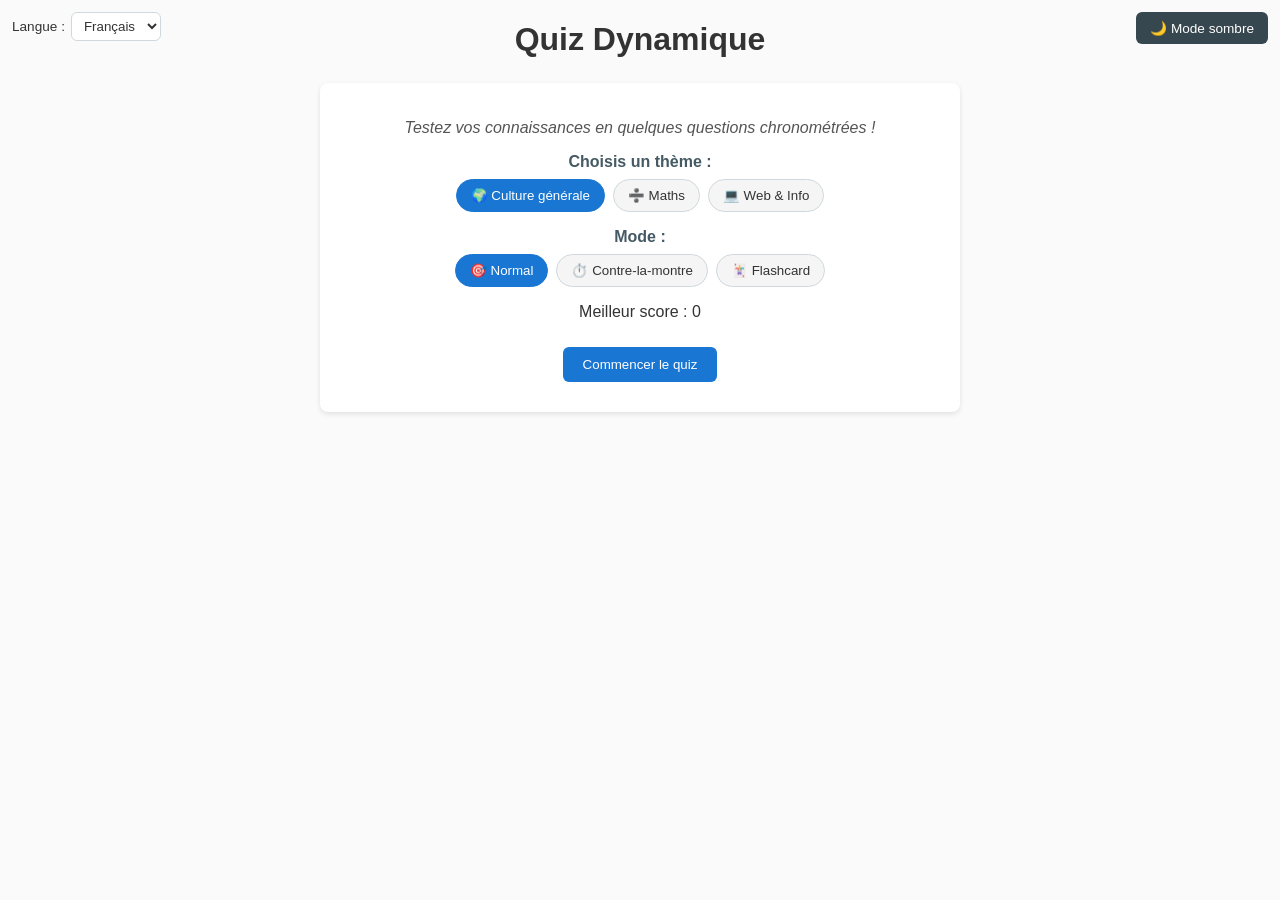
==== pages/index.html @ 4bf97237 ":sparkles: feat(modes): modes de jeu contre-la-montre et flashcard - selecteur de mode sur l'accueil" ====
<!DOCTYPE html>
<html lang="fr">
  <head>
    <meta charset="UTF-8" />
    <title>Quiz Dynamique</title>
    <link rel="stylesheet" href="../assets/css/base.css" />
    <link rel="stylesheet" href="../assets/css/layout.css" />
    <link rel="stylesheet" href="../assets/css/quiz.css" />
    <link rel="stylesheet" href="../assets/css/components.css" />
    <link rel="stylesheet" href="../assets/css/dark-mode.css" />
  </head>
  <body>
    <div id="lang-switcher">
      <label for="lang-select" data-i18n="langLabel">Langue :</label>
      <select id="lang-select">
        <option value="fr">Français</option>
        <option value="en">English</option>
      </select>
    </div>
    <button id="theme-toggle" aria-pressed="false">🌙 Mode sombre</button>
    <h1>Quiz Dynamique</h1>

    <div id="intro-screen">
      <p class="notice" data-i18n="notice">
        Testez vos connaissances en quelques questions chronométrées !
      </p>
      <p class="field-label" data-i18n="chooseTheme">Choisis un thème :</p>
      <div id="theme-picker" role="group" aria-label="Choix du thème"></div>
      <p class="field-label" data-i18n="chooseMode">Mode :</p>
      <div id="mode-picker" role="group" aria-label="Choix du mode"></div>
      <p>
        <span data-i18n="bestScore">Meilleur score :</span>
        <span id="best-score-value">0</span>
      </p>
      <button id="start-btn" data-i18n="start">Commencer le quiz</button>
    </div>

    <div id="question-screen" style="display: none">
      <div id="progress">
        <span data-i18n="question">Question</span>
        <span id="current-question-index"></span> /
        <span id="total-questions"></span>
        <span id="difficulty-badge" aria-live="polite"></span>
      </div>
      <p id="question-text"></p>
      <div id="answers"></div>
      <button id="hint-btn" class="hidden" data-i18n="hint">💡 Indice</button>
      <p id="hint-text" class="hidden" aria-live="polite"></p>
      <div id="timer-div">
        <span data-i18n="timeLeft">Temps restant :</span>
        <span id="time-left">0</span>s
      </div>
      <button id="next-btn" class="hidden" data-i18n="next">Question suivante</button>
    </div>

    <div id="result-screen" style="display: none">
      <h2 data-i18n="finalResult">Résultat final</h2>
      <p id="score-text"></p>
      <p id="result-best-line">
        <span data-i18n="bestScore">Meilleur score :</span>
        <span id="best-score-end">0</span>
      </p>
      <button id="restart-btn" data-i18n="restart">Recommencer</button>
    </div>

    <script type="module" src="../assets/js/quiz.js"></script>
  </body>
</html>
---- assets/css/base.css ----
/* base.css
   Styles globaux : typographie, boutons génériques, utilitaires. */

body {
  font-family: "Segoe UI", Arial, sans-serif;
  margin: 20px;
  text-align: center;
  background: #fafafa;
  color: #333;
}

h1 {
  margin-bottom: 25px;
}

.notice {
  font-style: italic;
  margin-bottom: 15px;
  color: #555;
}

button {
  margin: 10px auto;
  padding: 10px 20px;
  cursor: pointer;
  background-color: #1976d2;
  color: #fff;
  border: none;
  border-radius: 6px;
  transition: background-color 0.3s;
}

button:hover {
  background-color: #1565c0;
}

.hidden {
  display: none;
}
---- assets/css/layout.css ----
/* layout.css
   Mise en page : conteneurs des trois écrans (intro / question / résultat). */

#intro-screen,
#question-screen,
#result-screen {
  max-width: 600px;
  margin: 0 auto 20px;
  background: #fff;
  padding: 20px;
  border-radius: 8px;
  box-shadow: 0 2px 5px rgba(0, 0, 0, 0.1);
}
---- assets/css/quiz.css ----
/* quiz.css
   Éléments de jeu : progression, difficulté, réponses, feedback,
   timer et écran de résultat. */

#progress {
  font-weight: bold;
  margin-bottom: 10px;
  color: #455a64;
}

#difficulty-badge {
  display: inline-block;
  margin-left: 8px;
  padding: 2px 10px;
  border-radius: 20px;
  background: #eceff1;
  font-size: 0.85em;
}

#answers button {
  display: block;
  width: 60%;
  margin: 8px auto;
  background-color: #f5f5f5;
  color: #333;
  border-radius: 4px;
  transition: background-color 0.3s;
}

#answers button:hover {
  background-color: #e0e0e0;
}

.correct {
  background-color: #c8e6c9 !important; /* vert clair */
}

.wrong {
  background-color: #ffcdd2 !important; /* rouge clair */
}

#timer-div {
  margin-top: 10px;
  font-weight: bold;
  color: #d32f2f; /* rouge foncé */
}

#result-screen h2 {
  margin-bottom: 20px;
  color: #2e7d32; /* vert foncé */
}

#score-text {
  font-size: 1.2em;
  margin-bottom: 10px;
}
---- assets/css/components.css ----
/* components.css
   Composants du Sprint 2 : sélecteur de thème (multi-thème) et
   indice par question. */

.field-label {
  font-weight: bold;
  margin-bottom: 8px;
  color: #455a64;
}

/* --- Sélecteur de langue (changement de langue) --- */
#lang-switcher {
  position: fixed;
  top: 12px;
  left: 12px;
  display: flex;
  align-items: center;
  gap: 6px;
  font-size: 0.85em;
}

#lang-switcher select {
  padding: 5px 8px;
  border-radius: 6px;
  border: 1px solid #cfd8dc;
  background: #fff;
  color: #333;
  cursor: pointer;
}

/* --- Sélecteurs de thème et de mode (boutons "pilule") --- */
#theme-picker,
#mode-picker {
  display: flex;
  flex-wrap: wrap;
  gap: 8px;
  justify-content: center;
  margin-bottom: 15px;
}

#theme-picker button,
#mode-picker button {
  margin: 0;
  padding: 8px 14px;
  border-radius: 20px;
  background-color: #f5f5f5;
  color: #333;
  border: 1px solid #cfd8dc;
}

#theme-picker button:hover,
#mode-picker button:hover {
  background-color: #e0e0e0;
}

#theme-picker button.selected,
#mode-picker button.selected {
  background-color: #1976d2;
  color: #fff;
  border-color: #1976d2;
}

/* --- Bouton et boîte d'indice (indice par question) --- */
#hint-btn {
  background-color: #fff8e1;
  color: #8d6e00;
  border: 1px solid #ffe082;
  padding: 6px 14px;
  font-size: 0.9em;
}

#hint-btn:hover {
  background-color: #ffecb3;
}

#hint-btn:disabled {
  opacity: 0.6;
  cursor: default;
}

#hint-text {
  max-width: 80%;
  margin: 6px auto 0;
  padding: 8px 12px;
  background: #fff8e1;
  border-left: 4px solid #ffca28;
  border-radius: 4px;
  color: #5d4037;
  font-style: italic;
}
---- assets/css/dark-mode.css ----
/* dark-mode.css
   Mode sombre (Sprint 2) : bouton de bascule + surcharges du thème.
   À charger EN DERNIER pour que les surcharges l'emportent. */

#theme-toggle {
  position: fixed;
  top: 12px;
  right: 12px;
  margin: 0;
  padding: 8px 14px;
  font-size: 0.85em;
  background-color: #37474f;
}

#theme-toggle:hover {
  background-color: #263238;
}

body.dark-mode {
  background: #121212;
  color: #e0e0e0;
}

body.dark-mode .notice,
body.dark-mode .field-label,
body.dark-mode #progress {
  color: #b0bec5;
}

body.dark-mode #intro-screen,
body.dark-mode #question-screen,
body.dark-mode #result-screen {
  background: #1e1e1e;
  box-shadow: 0 2px 8px rgba(0, 0, 0, 0.6);
}

body.dark-mode #answers button,
body.dark-mode #theme-picker button,
body.dark-mode #mode-picker button {
  background-color: #2c2c2c;
  color: #e0e0e0;
  border-color: #444;
}

body.dark-mode #answers button:hover,
body.dark-mode #theme-picker button:hover,
body.dark-mode #mode-picker button:hover {
  background-color: #383838;
}

body.dark-mode #theme-picker button.selected,
body.dark-mode #mode-picker button.selected {
  background-color: #1976d2;
  color: #fff;
  border-color: #1976d2;
}

/* Le feedback reste lisible : texte foncé sur pastilles claires */
body.dark-mode .correct {
  color: #052e16;
}
body.dark-mode .wrong {
  color: #450a0a;
}

body.dark-mode #difficulty-badge {
  background: #2c2c2c;
  color: #e0e0e0;
}

body.dark-mode #hint-btn {
  background-color: #4a3f1e;
  color: #ffe082;
  border-color: #6d5b1f;
}

body.dark-mode #hint-text {
  background: #4a3f1e;
  color: #ffe9b0;
  border-left-color: #ffca28;
}

body.dark-mode #result-screen h2 {
  color: #81c784;
}

body.dark-mode #lang-switcher select {
  background: #2c2c2c;
  color: #e0e0e0;
  border-color: #444;
}
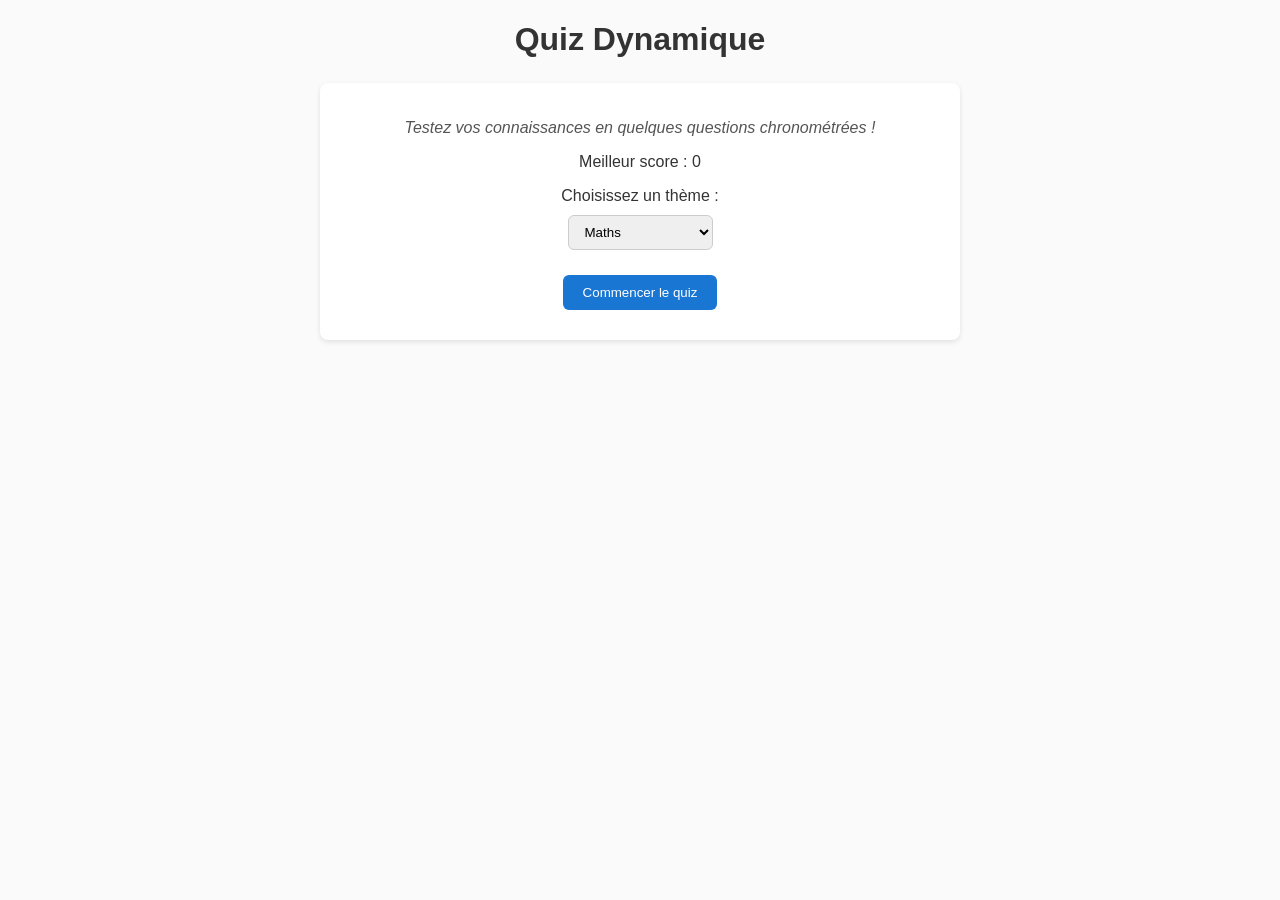
==== commit 52bb7766: "feat: theme" ====
--- a/pages/index.html
+++ b/pages/index.html
@@ -3,64 +3,62 @@
   <head>
     <meta charset="UTF-8" />
     <title>Quiz Dynamique</title>
-    <link rel="stylesheet" href="../assets/css/base.css" />
-    <link rel="stylesheet" href="../assets/css/layout.css" />
-    <link rel="stylesheet" href="../assets/css/quiz.css" />
-    <link rel="stylesheet" href="../assets/css/components.css" />
-    <link rel="stylesheet" href="../assets/css/dark-mode.css" />
+    <link rel="stylesheet" href="../assets/css/style.css" />
   </head>
   <body>
-    <div id="lang-switcher">
-      <label for="lang-select" data-i18n="langLabel">Langue :</label>
-      <select id="lang-select">
-        <option value="fr">Français</option>
-        <option value="en">English</option>
-      </select>
-    </div>
-    <button id="theme-toggle" aria-pressed="false">🌙 Mode sombre</button>
     <h1>Quiz Dynamique</h1>
 
     <div id="intro-screen">
-      <p class="notice" data-i18n="notice">
+      <p class="notice">
         Testez vos connaissances en quelques questions chronométrées !
       </p>
-      <p class="field-label" data-i18n="chooseTheme">Choisis un thème :</p>
-      <div id="theme-picker" role="group" aria-label="Choix du thème"></div>
-      <p class="field-label" data-i18n="chooseMode">Mode :</p>
-      <div id="mode-picker" role="group" aria-label="Choix du mode"></div>
-      <p>
-        <span data-i18n="bestScore">Meilleur score :</span>
-        <span id="best-score-value">0</span>
-      </p>
-      <button id="start-btn" data-i18n="start">Commencer le quiz</button>
+      <p>Meilleur score : <span id="best-score-value">0</span></p>
+
+      <label for="theme-select">Choisissez un thème :</label>
+      <select id="theme-select">
+        <option value="maths">Maths</option>
+        <option value="culture">Culture générale</option>
+      </select>
+
+      <button id="start-btn">Commencer le quiz</button>
     </div>
 
     <div id="question-screen" style="display: none">
       <div id="progress">
-        <span data-i18n="question">Question</span>
-        <span id="current-question-index"></span> /
+        Question <span id="current-question-index"></span> /
         <span id="total-questions"></span>
-        <span id="difficulty-badge" aria-live="polite"></span>
       </div>
       <p id="question-text"></p>
       <div id="answers"></div>
-      <button id="hint-btn" class="hidden" data-i18n="hint">💡 Indice</button>
-      <p id="hint-text" class="hidden" aria-live="polite"></p>
-      <div id="timer-div">
-        <span data-i18n="timeLeft">Temps restant :</span>
-        <span id="time-left">0</span>s
-      </div>
-      <button id="next-btn" class="hidden" data-i18n="next">Question suivante</button>
+      <div id="timer-div">Temps restant : <span id="time-left">0</span>s</div>
+      <button id="next-btn" class="hidden">Question suivante</button>
     </div>
 
     <div id="result-screen" style="display: none">
-      <h2 data-i18n="finalResult">Résultat final</h2>
+      <h2>Résultat final</h2>
       <p id="score-text"></p>
-      <p id="result-best-line">
-        <span data-i18n="bestScore">Meilleur score :</span>
-        <span id="best-score-end">0</span>
-      </p>
-      <button id="restart-btn" data-i18n="restart">Recommencer</button>
+      <p>Meilleur score : <span id="best-score-end">0</span></p>
+
+      <div id="stats-block">
+        <h3>Statistiques détaillées</h3>
+        <p>Bonnes réponses : <span id="stats-correct">0</span></p>
+        <p>Mauvaises réponses : <span id="stats-wrong">0</span></p>
+        <p>Temps moyen par question : <span id="stats-avg-time">0</span>s</p>
+      </div>
+
+      <h3>Récapitulatif de vos réponses</h3>
+      <table id="recap-table">
+        <thead>
+          <tr>
+            <th>Question</th>
+            <th>Votre réponse</th>
+            <th>Bonne réponse</th>
+          </tr>
+        </thead>
+        <tbody id="recap-body"></tbody>
+      </table>
+
+      <button id="restart-btn">Recommencer</button>
     </div>
 
     <script type="module" src="../assets/js/quiz.js"></script>
--- a/assets/css/style.css
+++ b/assets/css/style.css
@@ -0,0 +1,137 @@
+body {
+  font-family: "Segoe UI", Arial, sans-serif;
+  margin: 20px;
+  text-align: center;
+  background: #fafafa;
+  color: #333;
+}
+
+h1 {
+  margin-bottom: 25px;
+}
+
+.notice {
+  font-style: italic;
+  margin-bottom: 15px;
+  color: #555;
+}
+
+button {
+  margin: 10px auto;
+  padding: 10px 20px;
+  cursor: pointer;
+  background-color: #1976d2;
+  color: #fff;
+  border: none;
+  border-radius: 6px;
+  transition: background-color 0.3s;
+}
+
+button:hover {
+  background-color: #1565c0;
+}
+
+.hidden {
+  display: none;
+}
+
+#theme-select {
+  display: block;
+  margin: 10px auto 15px;
+  padding: 8px 12px;
+  border-radius: 6px;
+  border: 1px solid #ccc;
+}
+
+#intro-screen,
+#question-screen,
+#result-screen {
+  max-width: 600px;
+  margin: 0 auto 20px;
+  background: #fff;
+  padding: 20px;
+  border-radius: 8px;
+  box-shadow: 0 2px 5px rgba(0, 0, 0, 0.1);
+}
+
+#answers button {
+  display: block;
+  width: 60%;
+  margin: 8px auto;
+  background-color: #f5f5f5;
+  color: #333;
+  border-radius: 4px;
+  transition: background-color 0.3s;
+}
+
+#answers button:hover {
+  background-color: #e0e0e0;
+}
+
+.correct {
+  background-color: #c8e6c9 !important; /* vert clair */
+}
+
+.wrong {
+  background-color: #ffcdd2 !important; /* rouge clair */
+}
+
+#timer-div {
+  margin-top: 10px;
+  font-weight: bold;
+  color: #d32f2f; /* rouge foncé */
+}
+
+#progress {
+  font-weight: bold;
+  margin-bottom: 10px;
+  color: #455a64;
+}
+
+#result-screen h2 {
+  margin-bottom: 20px;
+  color: #2e7d32; /* vert foncé */
+}
+
+#score-text {
+  font-size: 1.2em;
+  margin-bottom: 10px;
+}
+
+#stats-block {
+  text-align: left;
+  background-color: #f5f5f5;
+  border-radius: 6px;
+  padding: 10px 15px;
+  margin: 15px 0;
+}
+
+#stats-block p {
+  margin: 5px 0;
+}
+
+#recap-table {
+  width: 100%;
+  border-collapse: collapse;
+  margin: 15px 0;
+  font-size: 0.9em;
+}
+
+#recap-table th,
+#recap-table td {
+  border: 1px solid #ddd;
+  padding: 8px;
+  text-align: left;
+}
+
+#recap-table th {
+  background-color: #eceff1;
+}
+
+#recap-table .recap-correct {
+  background-color: #c8e6c9;
+}
+
+#recap-table .recap-wrong {
+  background-color: #ffcdd2;
+}
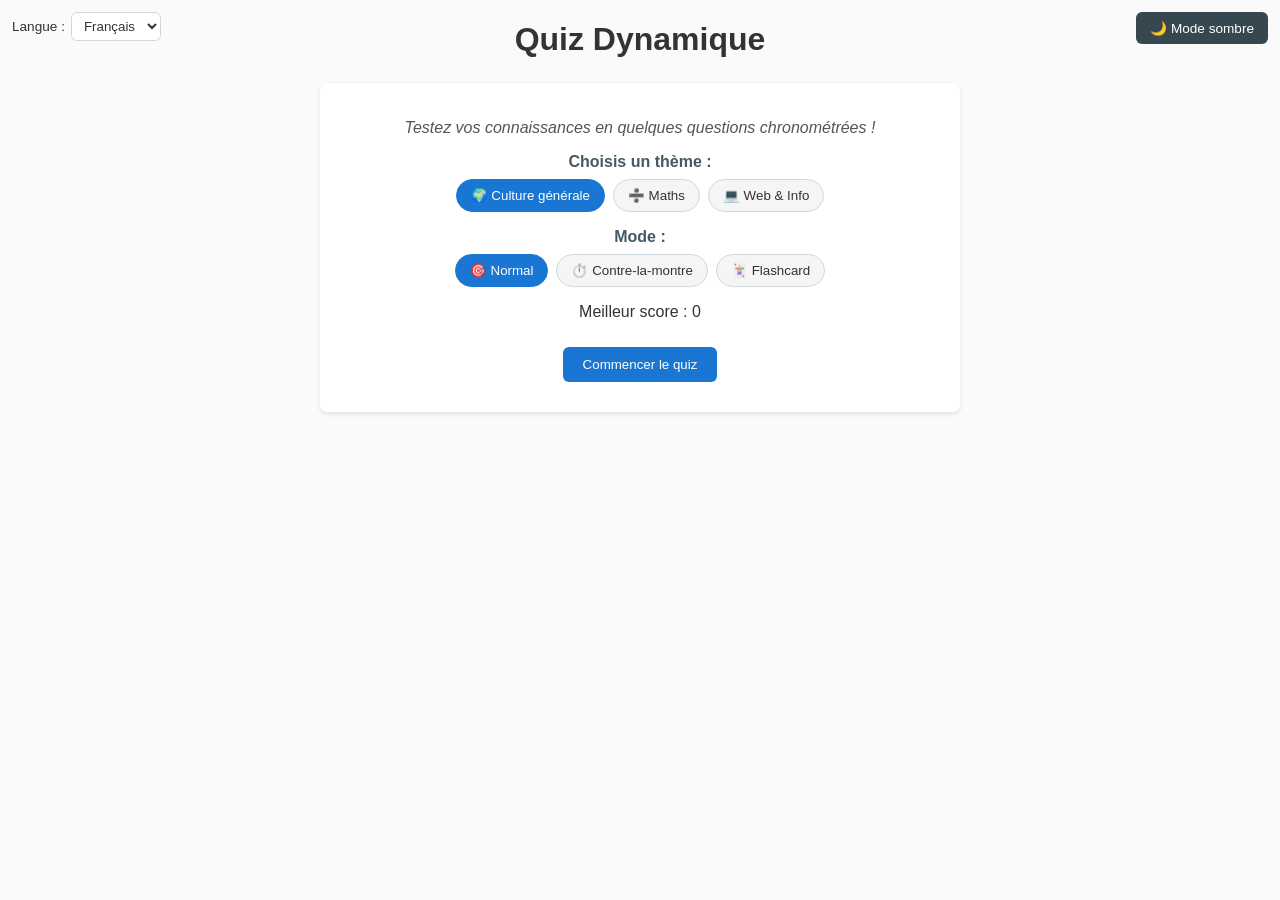
==== commit 1dea86fd: ":twisted_rightwards_arrows: merge: feature/sprint2-jonathan dans develop Fusion du Sprint 2 de Jonat" ====
--- a/pages/index.html
+++ b/pages/index.html
@@ -3,62 +3,95 @@
   <head>
     <meta charset="UTF-8" />
     <title>Quiz Dynamique</title>
-    <link rel="stylesheet" href="../assets/css/style.css" />
+    <link rel="stylesheet" href="../assets/css/base.css" />
+    <link rel="stylesheet" href="../assets/css/layout.css" />
+    <link rel="stylesheet" href="../assets/css/quiz.css" />
+    <link rel="stylesheet" href="../assets/css/components.css" />
+    <link rel="stylesheet" href="../assets/css/dark-mode.css" />
   </head>
   <body>
+    <div id="lang-switcher">
+      <label for="lang-select" data-i18n="langLabel">Langue :</label>
+      <select id="lang-select">
+        <option value="fr">Français</option>
+        <option value="en">English</option>
+      </select>
+    </div>
+    <button id="theme-toggle" aria-pressed="false">🌙 Mode sombre</button>
     <h1>Quiz Dynamique</h1>
 
     <div id="intro-screen">
-      <p class="notice">
+      <p class="notice" data-i18n="notice">
         Testez vos connaissances en quelques questions chronométrées !
       </p>
-      <p>Meilleur score : <span id="best-score-value">0</span></p>
-
-      <label for="theme-select">Choisissez un thème :</label>
-      <select id="theme-select">
-        <option value="maths">Maths</option>
-        <option value="culture">Culture générale</option>
-      </select>
-
-      <button id="start-btn">Commencer le quiz</button>
+      <p class="field-label" data-i18n="chooseTheme">Choisis un thème :</p>
+      <div id="theme-picker" role="group" aria-label="Choix du thème"></div>
+      <p class="field-label" data-i18n="chooseMode">Mode :</p>
+      <div id="mode-picker" role="group" aria-label="Choix du mode"></div>
+      <p>
+        <span data-i18n="bestScore">Meilleur score :</span>
+        <span id="best-score-value">0</span>
+      </p>
+      <button id="start-btn" data-i18n="start">Commencer le quiz</button>
     </div>
 
     <div id="question-screen" style="display: none">
       <div id="progress">
-        Question <span id="current-question-index"></span> /
+        <span data-i18n="question">Question</span>
+        <span id="current-question-index"></span> /
         <span id="total-questions"></span>
+        <span id="difficulty-badge" aria-live="polite"></span>
       </div>
       <p id="question-text"></p>
       <div id="answers"></div>
-      <div id="timer-div">Temps restant : <span id="time-left">0</span>s</div>
-      <button id="next-btn" class="hidden">Question suivante</button>
+      <button id="hint-btn" class="hidden" data-i18n="hint">💡 Indice</button>
+      <p id="hint-text" class="hidden" aria-live="polite"></p>
+      <div id="timer-div">
+        <span data-i18n="timeLeft">Temps restant :</span>
+        <span id="time-left">0</span>s
+      </div>
+      <button id="next-btn" class="hidden" data-i18n="next">Question suivante</button>
     </div>
 
     <div id="result-screen" style="display: none">
-      <h2>Résultat final</h2>
+      <h2 data-i18n="finalResult">Résultat final</h2>
       <p id="score-text"></p>
-      <p>Meilleur score : <span id="best-score-end">0</span></p>
+      <p id="result-best-line">
+        <span data-i18n="bestScore">Meilleur score :</span>
+        <span id="best-score-end">0</span>
+      </p>
 
-      <div id="stats-block">
-        <h3>Statistiques détaillées</h3>
-        <p>Bonnes réponses : <span id="stats-correct">0</span></p>
-        <p>Mauvaises réponses : <span id="stats-wrong">0</span></p>
-        <p>Temps moyen par question : <span id="stats-avg-time">0</span>s</p>
+      <div id="result-details">
+        <div id="stats-block">
+          <h3 data-i18n="statsTitle">Statistiques détaillées</h3>
+          <p>
+            <span data-i18n="statsCorrect">Bonnes réponses :</span>
+            <span id="stats-correct">0</span>
+          </p>
+          <p>
+            <span data-i18n="statsWrong">Mauvaises réponses :</span>
+            <span id="stats-wrong">0</span>
+          </p>
+          <p>
+            <span data-i18n="statsAvgTime">Temps moyen par question :</span>
+            <span id="stats-avg-time">0</span>s
+          </p>
+        </div>
+
+        <h3 data-i18n="recapTitle">Récapitulatif de vos réponses</h3>
+        <table id="recap-table">
+          <thead>
+            <tr>
+              <th data-i18n="recapQuestion">Question</th>
+              <th data-i18n="recapYour">Votre réponse</th>
+              <th data-i18n="recapAnswer">Bonne réponse</th>
+            </tr>
+          </thead>
+          <tbody id="recap-body"></tbody>
+        </table>
       </div>
 
-      <h3>Récapitulatif de vos réponses</h3>
-      <table id="recap-table">
-        <thead>
-          <tr>
-            <th>Question</th>
-            <th>Votre réponse</th>
-            <th>Bonne réponse</th>
-          </tr>
-        </thead>
-        <tbody id="recap-body"></tbody>
-      </table>
-
-      <button id="restart-btn">Recommencer</button>
+      <button id="restart-btn" data-i18n="restart">Recommencer</button>
     </div>
 
     <script type="module" src="../assets/js/quiz.js"></script>
--- a/assets/css/base.css
+++ b/assets/css/base.css
@@ -0,0 +1,39 @@
+/* base.css
+   Styles globaux : typographie, boutons génériques, utilitaires. */
+
+body {
+  font-family: "Segoe UI", Arial, sans-serif;
+  margin: 20px;
+  text-align: center;
+  background: #fafafa;
+  color: #333;
+}
+
+h1 {
+  margin-bottom: 25px;
+}
+
+.notice {
+  font-style: italic;
+  margin-bottom: 15px;
+  color: #555;
+}
+
+button {
+  margin: 10px auto;
+  padding: 10px 20px;
+  cursor: pointer;
+  background-color: #1976d2;
+  color: #fff;
+  border: none;
+  border-radius: 6px;
+  transition: background-color 0.3s;
+}
+
+button:hover {
+  background-color: #1565c0;
+}
+
+.hidden {
+  display: none;
+}
--- a/assets/css/layout.css
+++ b/assets/css/layout.css
@@ -0,0 +1,13 @@
+/* layout.css
+   Mise en page : conteneurs des trois écrans (intro / question / résultat). */
+
+#intro-screen,
+#question-screen,
+#result-screen {
+  max-width: 600px;
+  margin: 0 auto 20px;
+  background: #fff;
+  padding: 20px;
+  border-radius: 8px;
+  box-shadow: 0 2px 5px rgba(0, 0, 0, 0.1);
+}
--- a/assets/css/quiz.css
+++ b/assets/css/quiz.css
@@ -0,0 +1,96 @@
+/* quiz.css
+   Éléments de jeu : progression, difficulté, réponses, feedback,
+   timer et écran de résultat. */
+
+#progress {
+  font-weight: bold;
+  margin-bottom: 10px;
+  color: #455a64;
+}
+
+#difficulty-badge {
+  display: inline-block;
+  margin-left: 8px;
+  padding: 2px 10px;
+  border-radius: 20px;
+  background: #eceff1;
+  font-size: 0.85em;
+}
+
+#answers button {
+  display: block;
+  width: 60%;
+  margin: 8px auto;
+  background-color: #f5f5f5;
+  color: #333;
+  border-radius: 4px;
+  transition: background-color 0.3s;
+}
+
+#answers button:hover {
+  background-color: #e0e0e0;
+}
+
+.correct {
+  background-color: #c8e6c9 !important; /* vert clair */
+}
+
+.wrong {
+  background-color: #ffcdd2 !important; /* rouge clair */
+}
+
+#timer-div {
+  margin-top: 10px;
+  font-weight: bold;
+  color: #d32f2f; /* rouge foncé */
+}
+
+#result-screen h2 {
+  margin-bottom: 20px;
+  color: #2e7d32; /* vert foncé */
+}
+
+#score-text {
+  font-size: 1.2em;
+  margin-bottom: 10px;
+}
+
+/* --- Statistiques détaillées (écran de résultat) --- */
+#stats-block {
+  text-align: left;
+  background-color: #f5f5f5;
+  border-radius: 6px;
+  padding: 10px 15px;
+  margin: 15px 0;
+}
+
+#stats-block p {
+  margin: 5px 0;
+}
+
+/* --- Récapitulatif des réponses (écran de résultat) --- */
+#recap-table {
+  width: 100%;
+  border-collapse: collapse;
+  margin: 15px 0;
+  font-size: 0.9em;
+}
+
+#recap-table th,
+#recap-table td {
+  border: 1px solid #ddd;
+  padding: 8px;
+  text-align: left;
+}
+
+#recap-table th {
+  background-color: #eceff1;
+}
+
+#recap-table .recap-correct {
+  background-color: #c8e6c9;
+}
+
+#recap-table .recap-wrong {
+  background-color: #ffcdd2;
+}
--- a/assets/css/components.css
+++ b/assets/css/components.css
@@ -0,0 +1,108 @@
+/* components.css
+   Composants du Sprint 2 : sélecteur de thème (multi-thème) et
+   indice par question. */
+
+.field-label {
+  font-weight: bold;
+  margin-bottom: 8px;
+  color: #455a64;
+}
+
+/* --- Sélecteur de langue (changement de langue) --- */
+#lang-switcher {
+  position: fixed;
+  top: 12px;
+  left: 12px;
+  display: flex;
+  align-items: center;
+  gap: 6px;
+  font-size: 0.85em;
+}
+
+#lang-switcher select {
+  padding: 5px 8px;
+  border-radius: 6px;
+  border: 1px solid #cfd8dc;
+  background: #fff;
+  color: #333;
+  cursor: pointer;
+}
+
+/* --- Sélecteurs de thème et de mode (boutons "pilule") --- */
+#theme-picker,
+#mode-picker {
+  display: flex;
+  flex-wrap: wrap;
+  gap: 8px;
+  justify-content: center;
+  margin-bottom: 15px;
+}
+
+#theme-picker button,
+#mode-picker button {
+  margin: 0;
+  padding: 8px 14px;
+  border-radius: 20px;
+  background-color: #f5f5f5;
+  color: #333;
+  border: 1px solid #cfd8dc;
+}
+
+#theme-picker button:hover,
+#mode-picker button:hover {
+  background-color: #e0e0e0;
+}
+
+#theme-picker button.selected,
+#mode-picker button.selected {
+  background-color: #1976d2;
+  color: #fff;
+  border-color: #1976d2;
+}
+
+/* --- Mode flashcard : révéler la réponse (verso de la carte) --- */
+.reveal-btn {
+  display: block;
+  margin: 10px auto;
+  padding: 10px 18px;
+}
+
+.flashcard-answer {
+  max-width: 80%;
+  margin: 10px auto 0;
+  padding: 12px 16px;
+  background: #c8e6c9; /* vert clair, comme une bonne réponse */
+  border-radius: 6px;
+  color: #1b5e20;
+  font-weight: bold;
+  font-size: 1.1em;
+}
+
+/* --- Bouton et boîte d'indice (indice par question) --- */
+#hint-btn {
+  background-color: #fff8e1;
+  color: #8d6e00;
+  border: 1px solid #ffe082;
+  padding: 6px 14px;
+  font-size: 0.9em;
+}
+
+#hint-btn:hover {
+  background-color: #ffecb3;
+}
+
+#hint-btn:disabled {
+  opacity: 0.6;
+  cursor: default;
+}
+
+#hint-text {
+  max-width: 80%;
+  margin: 6px auto 0;
+  padding: 8px 12px;
+  background: #fff8e1;
+  border-left: 4px solid #ffca28;
+  border-radius: 4px;
+  color: #5d4037;
+  font-style: italic;
+}
--- a/assets/css/dark-mode.css
+++ b/assets/css/dark-mode.css
@@ -0,0 +1,119 @@
+/* dark-mode.css
+   Mode sombre (Sprint 2) : bouton de bascule + surcharges du thème.
+   À charger EN DERNIER pour que les surcharges l'emportent. */
+
+#theme-toggle {
+  position: fixed;
+  top: 12px;
+  right: 12px;
+  margin: 0;
+  padding: 8px 14px;
+  font-size: 0.85em;
+  background-color: #37474f;
+}
+
+#theme-toggle:hover {
+  background-color: #263238;
+}
+
+body.dark-mode {
+  background: #121212;
+  color: #e0e0e0;
+}
+
+body.dark-mode .notice,
+body.dark-mode .field-label,
+body.dark-mode #progress {
+  color: #b0bec5;
+}
+
+body.dark-mode #intro-screen,
+body.dark-mode #question-screen,
+body.dark-mode #result-screen {
+  background: #1e1e1e;
+  box-shadow: 0 2px 8px rgba(0, 0, 0, 0.6);
+}
+
+body.dark-mode #answers button,
+body.dark-mode #theme-picker button,
+body.dark-mode #mode-picker button {
+  background-color: #2c2c2c;
+  color: #e0e0e0;
+  border-color: #444;
+}
+
+body.dark-mode #answers button:hover,
+body.dark-mode #theme-picker button:hover,
+body.dark-mode #mode-picker button:hover {
+  background-color: #383838;
+}
+
+body.dark-mode #theme-picker button.selected,
+body.dark-mode #mode-picker button.selected {
+  background-color: #1976d2;
+  color: #fff;
+  border-color: #1976d2;
+}
+
+/* Le feedback reste lisible : texte foncé sur pastilles claires */
+body.dark-mode .correct {
+  color: #052e16;
+}
+body.dark-mode .wrong {
+  color: #450a0a;
+}
+
+body.dark-mode #difficulty-badge {
+  background: #2c2c2c;
+  color: #e0e0e0;
+}
+
+body.dark-mode #hint-btn {
+  background-color: #4a3f1e;
+  color: #ffe082;
+  border-color: #6d5b1f;
+}
+
+body.dark-mode #hint-text {
+  background: #4a3f1e;
+  color: #ffe9b0;
+  border-left-color: #ffca28;
+}
+
+body.dark-mode #result-screen h2 {
+  color: #81c784;
+}
+
+body.dark-mode #lang-switcher select {
+  background: #2c2c2c;
+  color: #e0e0e0;
+  border-color: #444;
+}
+
+body.dark-mode .flashcard-answer {
+  background: #1b3a1e;
+  color: #a5d6a7;
+}
+
+body.dark-mode #stats-block {
+  background-color: #2c2c2c;
+}
+
+body.dark-mode #recap-table th,
+body.dark-mode #recap-table td {
+  border-color: #444;
+}
+
+body.dark-mode #recap-table th {
+  background-color: #2c2c2c;
+}
+
+body.dark-mode #recap-table .recap-correct {
+  background-color: #1b3a1e;
+  color: #a5d6a7;
+}
+
+body.dark-mode #recap-table .recap-wrong {
+  background-color: #3a1b1b;
+  color: #ef9a9a;
+}
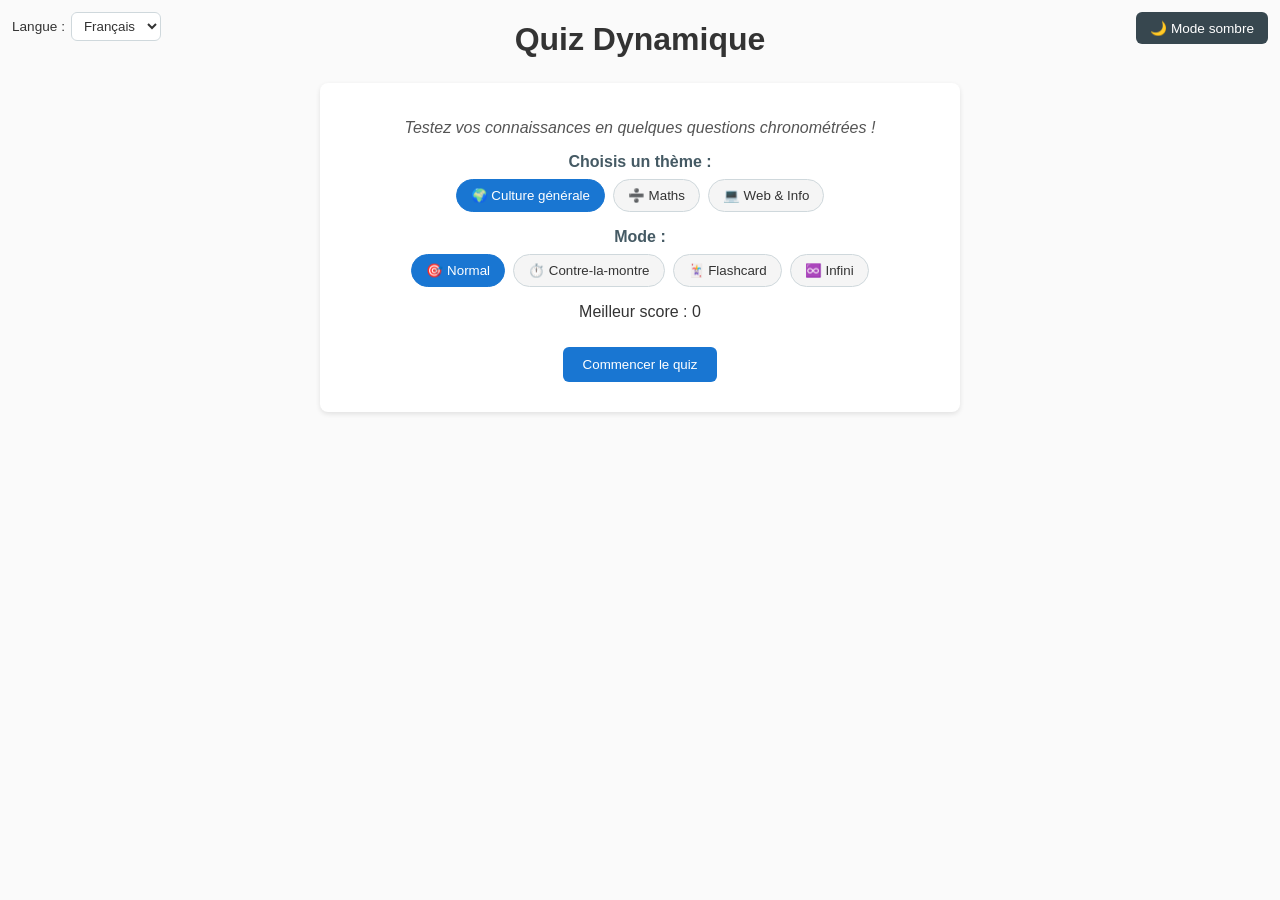
==== commit 7f9c55d0: "feat: mode infini" ====
--- a/pages/index.html
+++ b/pages/index.html
@@ -51,6 +51,9 @@
         <span id="time-left">0</span>s
       </div>
       <button id="next-btn" class="hidden" data-i18n="next">Question suivante</button>
+      <button id="end-infinite-btn" class="hidden" data-i18n="endInfinite">
+        🛑 Terminer le quiz
+      </button>
     </div>
 
     <div id="result-screen" style="display: none">
@@ -62,6 +65,11 @@
       </p>
 
       <div id="result-details">
+        <div id="badges-block">
+          <h3 data-i18n="badgesTitle">Badges débloqués</h3>
+          <ul id="badges-list"></ul>
+        </div>
+
         <div id="stats-block">
           <h3 data-i18n="statsTitle">Statistiques détaillées</h3>
           <p>
--- a/assets/css/quiz.css
+++ b/assets/css/quiz.css
@@ -55,6 +55,30 @@
   margin-bottom: 10px;
 }
 
+/* --- Badges débloqués (écran de résultat) --- */
+#badges-block {
+  text-align: left;
+  background-color: #f5f5f5;
+  border-radius: 6px;
+  padding: 10px 15px;
+  margin: 15px 0;
+}
+
+#badges-list {
+  list-style: none;
+  margin: 5px 0;
+  padding: 0;
+}
+
+#badges-list li {
+  margin: 5px 0;
+}
+
+#badges-list li.badge-new {
+  font-weight: bold;
+  color: #f9a825;
+}
+
 /* --- Statistiques détaillées (écran de résultat) --- */
 #stats-block {
   text-align: left;
--- a/assets/css/dark-mode.css
+++ b/assets/css/dark-mode.css
@@ -95,6 +95,10 @@
   color: #a5d6a7;
 }
 
+body.dark-mode #badges-block {
+  background-color: #2c2c2c;
+}
+
 body.dark-mode #stats-block {
   background-color: #2c2c2c;
 }
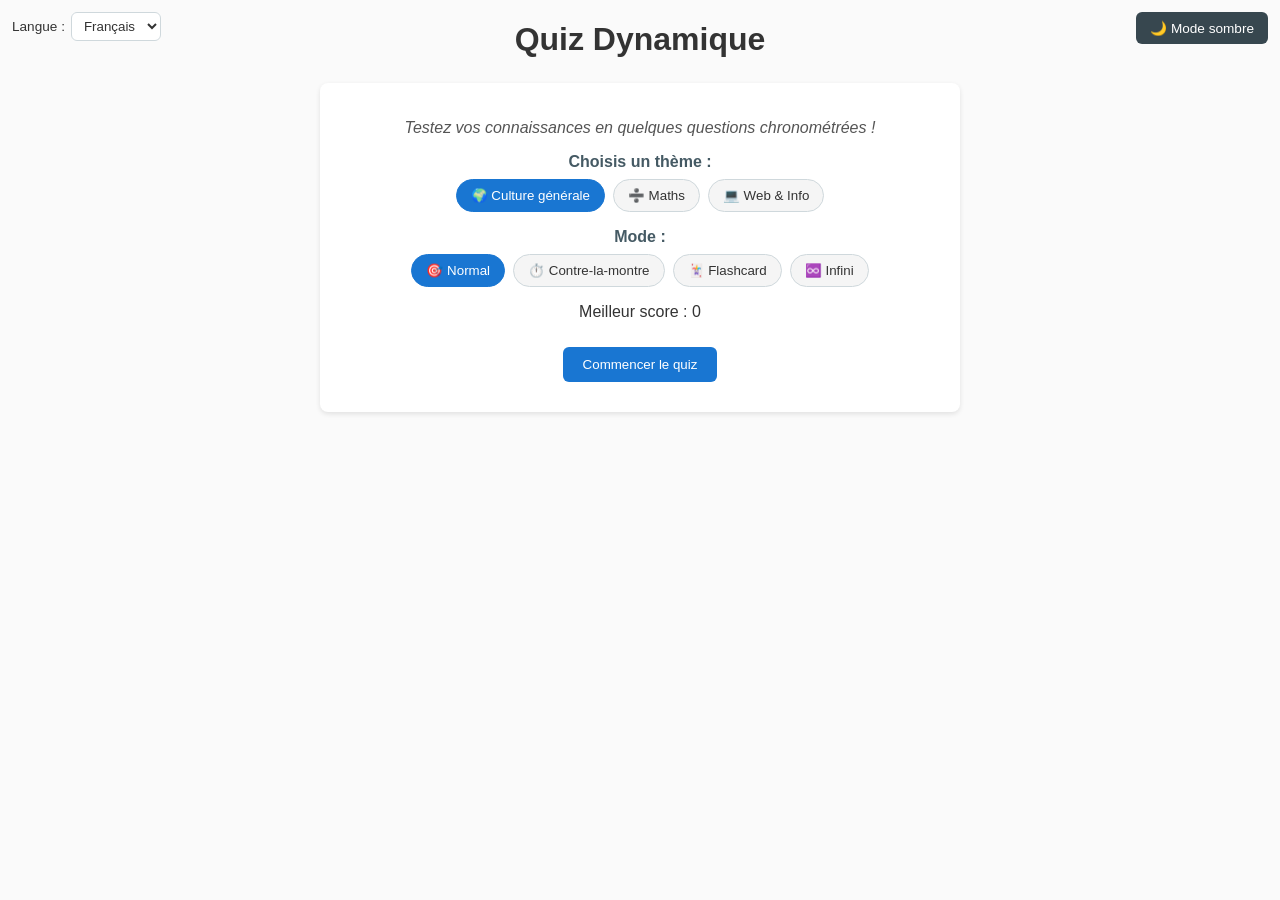
==== commit 11b8695e: "feat: audio" ====
--- a/pages/index.html
+++ b/pages/index.html
@@ -46,6 +46,7 @@
       <div id="answers"></div>
       <button id="hint-btn" class="hidden" data-i18n="hint">💡 Indice</button>
       <p id="hint-text" class="hidden" aria-live="polite"></p>
+      <button id="audio-btn" class="hidden" data-i18n="playAudio">🔊 Lecture</button>
       <div id="timer-div">
         <span data-i18n="timeLeft">Temps restant :</span>
         <span id="time-left">0</span>s
@@ -99,6 +100,7 @@
         </table>
       </div>
 
+      <button id="share-btn" data-i18n="share">📤 Partager mon score</button>
       <button id="restart-btn" data-i18n="restart">Recommencer</button>
     </div>
 
--- a/assets/css/quiz.css
+++ b/assets/css/quiz.css
@@ -29,6 +29,29 @@
 
 #answers button:hover {
   background-color: #e0e0e0;
+}
+
+/* --- Réponses basées sur des images (grille 2x2) --- */
+#answers button.img-answer {
+  display: inline-block;
+  width: 44%;
+  margin: 6px 2%;
+  padding: 10px;
+  vertical-align: top;
+}
+
+#answers button.img-answer img {
+  display: block;
+  width: 100%;
+  height: 70px;
+  object-fit: contain;
+  pointer-events: none; /* le clic reste sur le bouton */
+}
+
+.flashcard-answer img {
+  display: block;
+  height: 60px;
+  margin: 0 auto 8px;
 }
 
 .correct {
